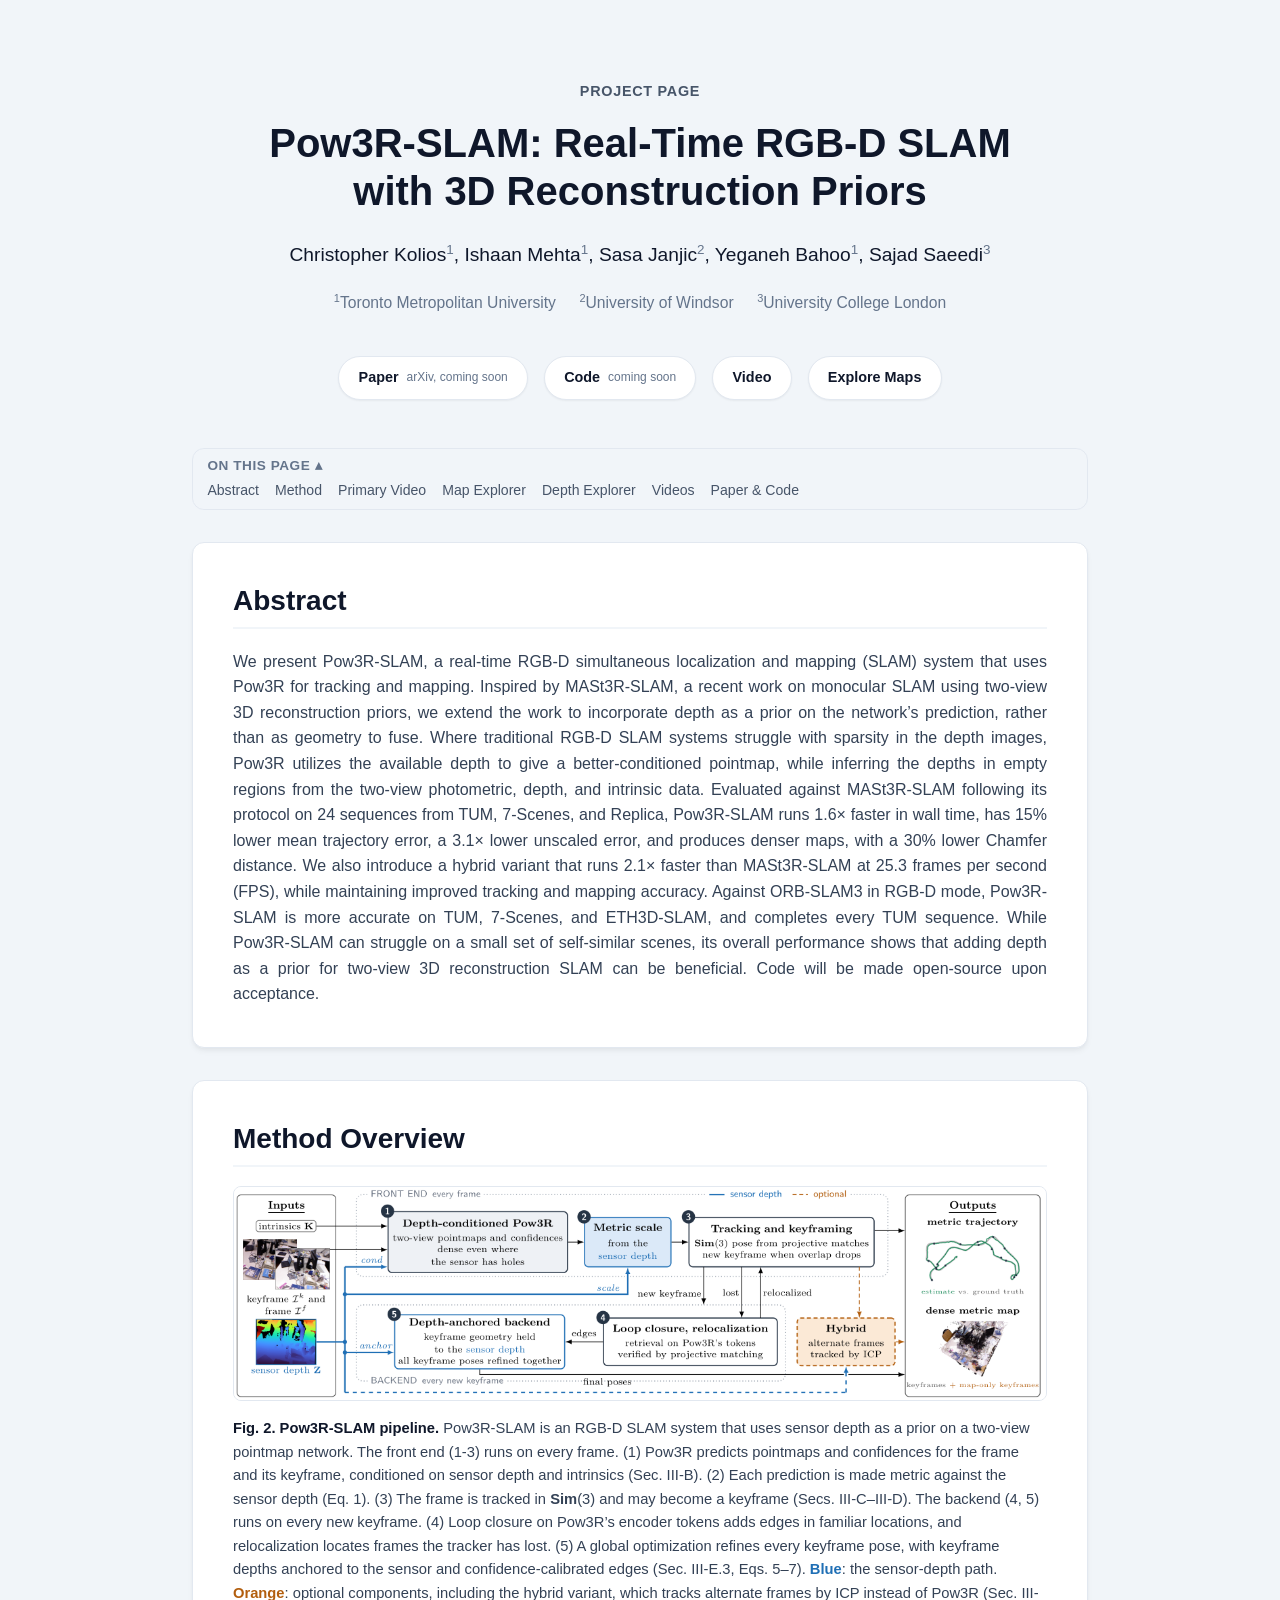
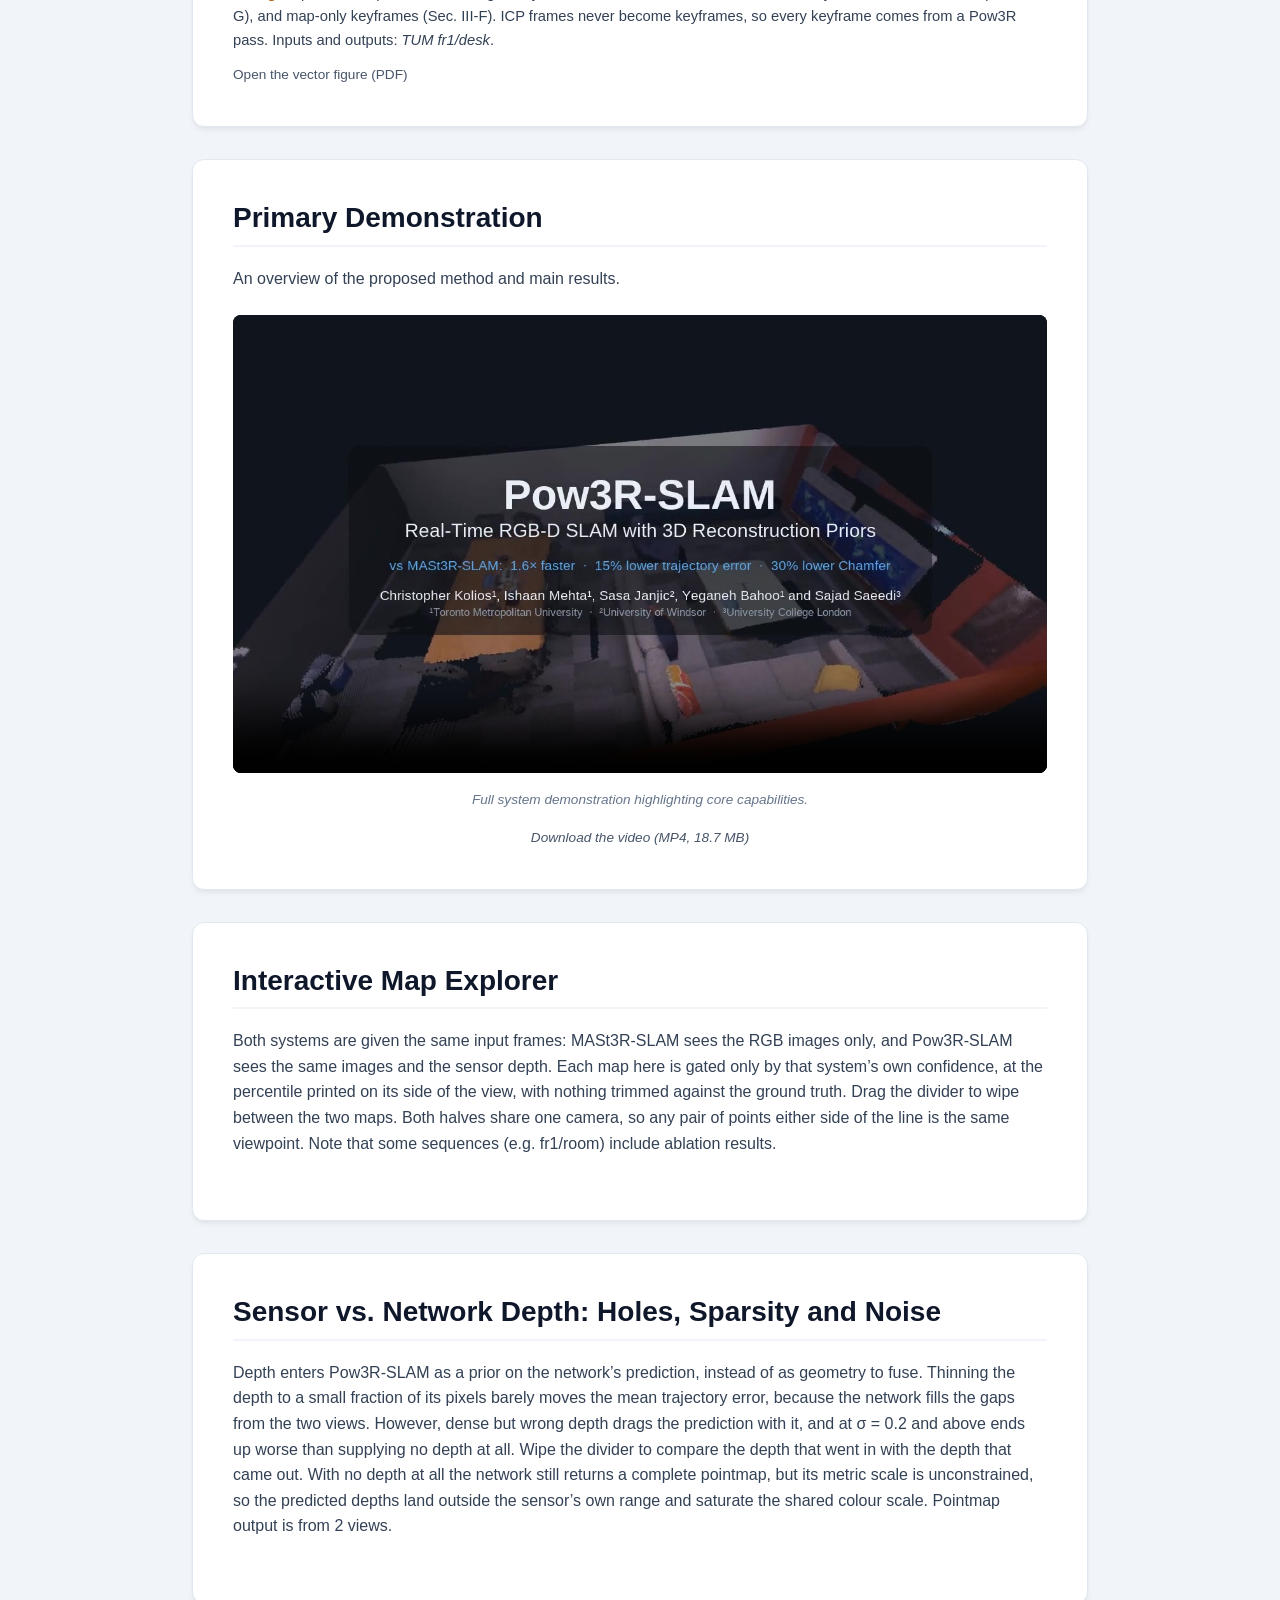
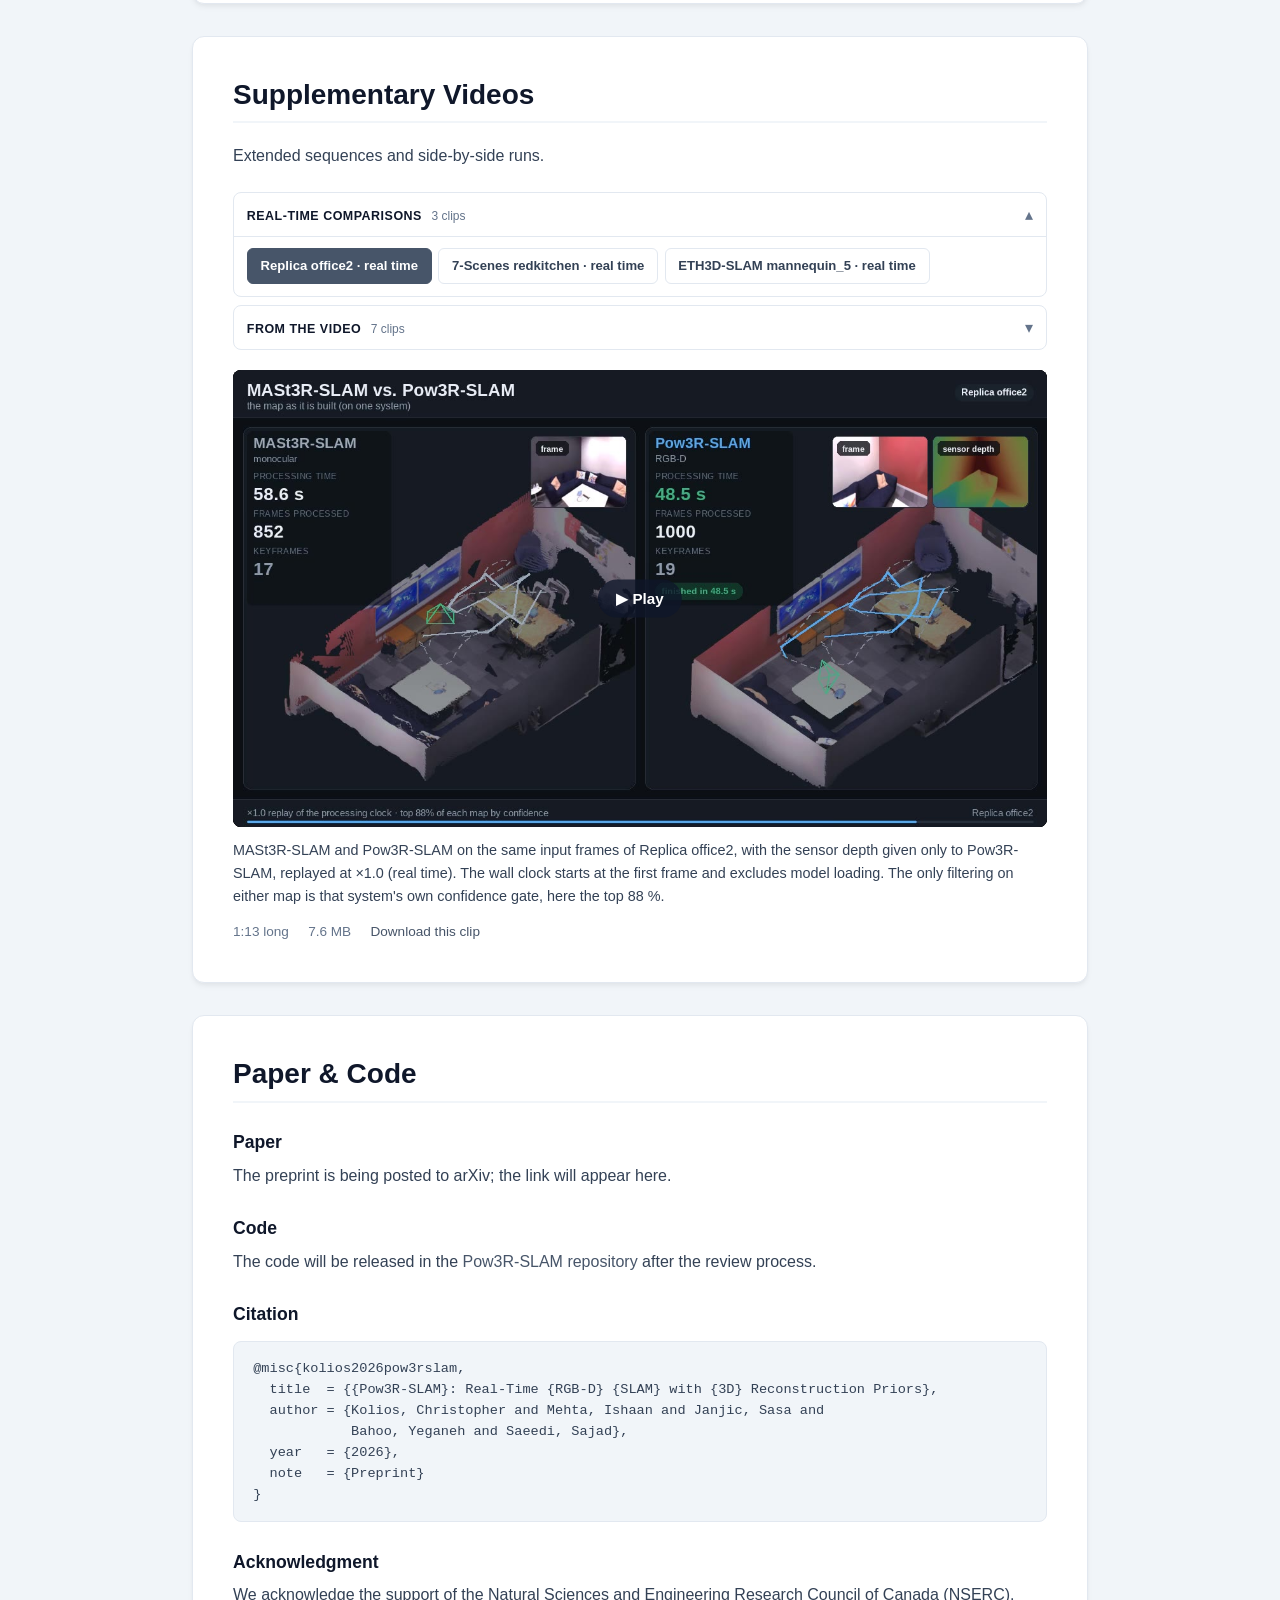
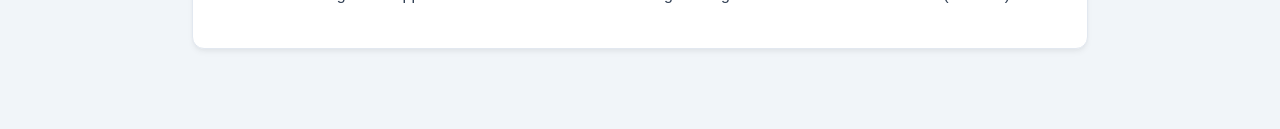
==== index.html @ ff843550 "Project page" ====
<!DOCTYPE html>
<html lang="en">
<head>
  <meta charset="utf-8">
  <meta name="viewport" content="width=device-width, initial-scale=1">
  <meta name="description" content="Pow3R-SLAM: a real-time RGB-D SLAM system that uses sensor depth as a prior on a two-view 3D reconstruction network, rather than as geometry to fuse.">
  <meta name="author" content="Christopher Kolios, Ishaan Mehta, Sasa Janjic, Yeganeh Bahoo, Sajad Saeedi">
  <link rel="canonical" href="https://chriskolios.github.io/Pow3R-SLAM/">
  <meta property="og:type" content="website">
  <meta property="og:title" content="Pow3R-SLAM: Real-Time RGB-D SLAM with 3D Reconstruction Priors">
  <meta property="og:description" content="Pow3R-SLAM: a real-time RGB-D SLAM system that uses sensor depth as a prior on a two-view 3D reconstruction network, rather than as geometry to fuse.">
  <meta property="og:url" content="https://chriskolios.github.io/Pow3R-SLAM/">
  <meta property="og:image" content="https://chriskolios.github.io/Pow3R-SLAM/primary-poster.jpg">
  <meta name="twitter:card" content="summary_large_image">
  <title>Pow3R-SLAM | Project Page</title>

  <style>
    /* ---------- Design tokens ---------- */
    :root {
      color-scheme: light;
      --primary: #475569;
      --primary-hover: #334155;
      --bg: #f1f5f9;
      --surface: #ffffff;
      --text: #0f172a;
      --text-body: #334155;
      --text-muted: #64748b;
      --border: #e2e8f0;
      --fig-depth: #1f6fb5;   /* "Blue" in Fig. 2 (figdepth) */
      --fig-opt: #b25e0e;     /* "Orange" in Fig. 2 (figopt) */
      --radius: 12px;
    }

    *, *::before, *::after { box-sizing: border-box; }
    * { margin: 0; padding: 0; }

    html { scroll-behavior: smooth; }

    body {
      font-family: -apple-system, BlinkMacSystemFont, "Segoe UI", Roboto, Helvetica, Arial, sans-serif;
      background: var(--bg);
      color: var(--text);
      line-height: 1.6;
      -webkit-font-smoothing: antialiased;
    }

    a { color: var(--primary); text-decoration: none; font-weight: 500; }
    a:hover { color: var(--primary-hover); text-decoration: underline; }

    :focus-visible { outline: 2px solid var(--primary); outline-offset: 2px; }

    img { display: block; max-width: 100%; height: auto; }

    /* ---------- Main layout ---------- */
    .main-content {
      max-width: 960px;
      margin: 0 auto;
      padding: 3rem 2rem;
    }

    .card {
      background: var(--surface);
      border: 1px solid var(--border);
      border-radius: var(--radius);
      padding: 2.5rem;
      margin-bottom: 2rem;
      box-shadow: 0 4px 6px -1px rgba(0, 0, 0, 0.05), 0 2px 4px -1px rgba(0, 0, 0, 0.03);
      scroll-margin-top: 2rem;
    }

    h2 {
      font-size: 1.75rem;
      line-height: 1.3;
      margin-bottom: 1.2rem;
      padding-bottom: 0.5rem;
      border-bottom: 2px solid var(--bg);
    }

    p { color: var(--text-body); }
    p + p { margin-top: 1.2rem; }

    /* ---------- Hero ---------- */
    .hero {
      text-align: center;
      padding: 2rem 0 3rem;
      scroll-margin-top: 2rem;
    }

    .hero .tagline {
      color: var(--primary);
      font-weight: 600;
      font-size: 0.9rem;
      text-transform: uppercase;
      letter-spacing: 0.05em;
      margin-bottom: 1rem;
    }

    .nowrap { white-space: nowrap; }

    .hero h1 {
      font-size: 2.5rem;
      line-height: 1.2;
      text-wrap: balance;
      margin-bottom: 1.5rem;
    }

    .hero .authors {
      font-size: 1.2rem;
      color: var(--text);
      margin-bottom: 0.6rem;
      text-wrap: balance;
    }
    .hero .authors .author { white-space: nowrap; }
    .hero .authors sup, .hero .affiliations sup { font-size: 0.7em; color: var(--text-muted); }
    .hero .affiliations {
      font-size: 0.98rem;
      color: var(--text-muted);
      margin-bottom: 2.5rem;
      text-wrap: balance;
    }
    .hero .affiliations span { white-space: nowrap; display: inline-block; margin: 0 0.6rem; }
    .pill small { font-weight: 500; color: var(--text-muted); }

    /* ---------- Citation ---------- */
    .bibtex {
      margin-top: 0.8rem;
      padding: 1rem 1.2rem;
      overflow-x: auto;
      background: var(--bg);
      border: 1px solid var(--border);
      border-radius: 8px;
      font: 0.85rem/1.55 ui-monospace, SFMono-Regular, Menlo, Consolas, "Liberation Mono", monospace;
      color: var(--text-body);
      white-space: pre;
    }
    h3 { font-size: 1.1rem; margin: 1.6rem 0 0.4rem; color: var(--text); }

    .pill-container { display: flex; justify-content: center; flex-wrap: wrap; gap: 1rem; }
    .pill {
      display: inline-flex;
      align-items: center;
      gap: 0.5rem;
      padding: 0.6rem 1.2rem;
      background: var(--surface);
      border: 1px solid var(--border);
      border-radius: 99px;
      color: var(--text);
      font-weight: 600;
      font-size: 0.9rem;
      box-shadow: 0 1px 2px rgba(0, 0, 0, 0.05);
      transition: border-color 0.2s, color 0.2s;
    }
    .pill:hover { border-color: var(--primary); color: var(--primary); text-decoration: none; }

    /* ---------- Abstract ---------- */
    .abstract p { text-align: justify; hyphens: auto; }

    /* ---------- Pipeline figure ---------- */
    .figure-scroll {
      overflow-x: auto;
      border: 1px solid var(--border);
      border-radius: 8px;
      background: #fff;
    }
    .figure-scroll img { width: 100%; min-width: 720px; }

    figure figcaption {
      margin-top: 1rem;
      font-size: 0.92rem;
      color: var(--text-body);
    }
    figcaption .label { font-weight: 700; color: var(--text); }
    .c-depth { color: var(--fig-depth); font-weight: 700; }
    .c-opt { color: var(--fig-opt); font-weight: 700; }
    .figure-links { margin-top: 0.75rem; font-size: 0.85rem; color: var(--text-muted); }

    /* ---------- Videos ---------- */
    .intro { margin-bottom: 1.5rem; }

    .video-stage {
      aspect-ratio: 16 / 9;
      background: #000;
      border-radius: 8px;
      overflow: hidden;
    }
    .video-stage video { display: block; width: 100%; height: 100%; object-fit: contain; }

    .note {
      margin-top: 1rem;
      font-size: 0.85rem;
      font-style: italic;
      text-align: center;
      color: var(--text-muted);
    }

    /* ---------- Responsive ---------- */
    @media (max-width: 800px) {
      .main-content { padding: 1.5rem 1rem; }
      .hero h1 { font-size: 2rem; }
      .card { padding: 1.5rem; }
      .abstract p { text-align: left; }
    }

    @media (prefers-reduced-motion: reduce) {
      html { scroll-behavior: auto; }
      *, *::before, *::after { transition: none !important; }
    }
  </style>
  <!-- An empty icon, so the host is not asked for a favicon.ico that does not exist. -->
  <link rel="icon" href="data:,">

  <link rel="stylesheet" href="supplementary/css/supplementary.css">

  <!-- Classic scripts with relative paths, so the page also works from a
       sandboxed or file-based host. `defer` preserves this order. -->
  <script defer src="supplementary/vendor/three/three.min.js"></script>
  <script defer src="supplementary/vendor/three/OrbitControls.js"></script>
  <!-- Three.js "fat lines": screen-space-width, dashable lines. Classic
       builds from the r147 examples; each defines a THREE.* global, so the
       order below matters (a class extends the one above it). -->
  <script defer src="supplementary/vendor/three/lines/LineSegmentsGeometry.js"></script>
  <script defer src="supplementary/vendor/three/lines/LineGeometry.js"></script>
  <script defer src="supplementary/vendor/three/lines/LineMaterial.js"></script>
  <script defer src="supplementary/vendor/three/lines/LineSegments2.js"></script>
  <script defer src="supplementary/vendor/three/lines/Line2.js"></script>
  <script defer src="supplementary/js/ps-loader.js"></script>
  <script defer src="supplementary/maps/manifest.data.js"></script>
  <script defer src="supplementary/depth/manifest.data.js"></script>
  <script defer src="supplementary/videos/videos.data.js"></script>
  <script defer src="supplementary/js/map-viewer.js"></script>
  <script defer src="supplementary/js/depth-compare.js"></script>
  <script defer src="supplementary/js/video-gallery.js"></script>
</head>
<body>

  <main class="main-content">

    <header class="hero">
      <p class="tagline">Project Page</p>
      <h1>Pow3R-SLAM: Real-Time <span class="nowrap">RGB-D</span> SLAM with 3D Reconstruction Priors</h1>
      <p class="authors">
        <span class="author">Christopher Kolios<sup>1</sup>,</span>
        <span class="author">Ishaan Mehta<sup>1</sup>,</span>
        <span class="author">Sasa Janjic<sup>2</sup>,</span>
        <span class="author">Yeganeh Bahoo<sup>1</sup>,</span>
        <span class="author">Sajad Saeedi<sup>3</sup></span>
      </p>
      <p class="affiliations">
        <span><sup>1</sup>Toronto Metropolitan University</span>
        <span><sup>2</sup>University of Windsor</span>
        <span><sup>3</sup>University College London</span>
      </p>

      <div class="pill-container">
        <!-- ARXIV: once the preprint has an identifier, point this link at
             https://arxiv.org/abs/<id> and change the small text to "arXiv". -->
        <a class="pill" href="#availability">Paper <small>arXiv, coming soon</small></a>
        <a class="pill" href="https://github.com/ChrisKolios/Pow3R-SLAM">Code <small>coming soon</small></a>
        <a class="pill" href="#primary-video">Video</a>
        <a class="pill" href="#map-explorer">Explore Maps</a>
      </div>
    </header>

    <details class="page-nav" id="page-nav">
      <summary>On this page</summary>
      <ul>
        <li><a href="#abstract">Abstract</a></li>
        <li><a href="#method">Method</a></li>
        <li><a href="#primary-video">Primary Video</a></li>
        <li><a href="#map-explorer">Map Explorer</a></li>
        <li><a href="#depth-explorer">Depth Explorer</a></li>
        <li><a href="#supplementary-videos">Videos</a></li>
        <li><a href="#availability">Paper &amp; Code</a></li>
      </ul>
    </details>

    <section class="card abstract" id="abstract" aria-labelledby="abstract-title">
      <h2 id="abstract-title">Abstract</h2>
      <p>
        We present Pow3R-SLAM, a real-time RGB-D simultaneous localization and mapping (SLAM) system
        that uses Pow3R for tracking and mapping. Inspired by MASt3R-SLAM, a recent work on monocular
        SLAM using two-view 3D reconstruction priors, we extend the work to incorporate depth as a prior
        on the network’s prediction, rather than as geometry to fuse. Where traditional RGB-D SLAM
        systems struggle with sparsity in the depth images, Pow3R utilizes the available depth to give
        a better-conditioned pointmap, while inferring the depths in empty regions from the two-view
        photometric, depth, and intrinsic data. Evaluated against MASt3R-SLAM following its protocol on
        24 sequences from TUM, 7-Scenes, and Replica, Pow3R-SLAM runs 1.6× faster in wall time, has 15%
        lower mean trajectory error, a 3.1× lower unscaled error, and produces denser maps, with a 30%
        lower Chamfer distance. We also introduce a hybrid variant that runs 2.1× faster than
        MASt3R-SLAM at 25.3 frames per second (FPS), while maintaining improved tracking and mapping
        accuracy. Against ORB-SLAM3 in RGB-D mode, Pow3R-SLAM is more accurate on TUM, 7-Scenes, and
        ETH3D-SLAM, and completes every TUM sequence. While Pow3R-SLAM can struggle on a small set of
        self-similar scenes, its overall performance shows that adding depth as a prior for two-view 3D
        reconstruction SLAM can be beneficial. Code will be made open-source upon acceptance.
      </p>
    </section>

    <section class="card" id="method" aria-labelledby="method-title">
      <h2 id="method-title">Method Overview</h2>
      <figure>
        <div class="figure-scroll">
          <img src="Fig2_pipeline_website.png"
               srcset="Fig2_pipeline_website_1200.png 1200w, Fig2_pipeline_website.png 2400w"
               sizes="(max-width: 800px) 720px, 880px"
               width="2400" height="627"
               alt="Pow3R-SLAM pipeline diagram. Inputs (intrinsics, keyframe and frame images, sensor depth) feed a front end of depth-conditioned Pow3R, metric scaling and tracking, and a backend of loop closure and depth-anchored global optimization, producing a metric trajectory and a dense metric map. An optional hybrid branch tracks alternate frames by ICP.">
        </div>
        <figcaption>
          <span class="label">Fig. 2. Pow3R-SLAM pipeline.</span>
          Pow3R-SLAM is an RGB-D SLAM system that uses sensor depth as a prior on a two-view pointmap
          network. The front end (1-3) runs on every frame. (1) Pow3R predicts pointmaps and confidences
          for the frame and its keyframe, conditioned on sensor depth and intrinsics (Sec. III-B).
          (2) Each prediction is made metric against the sensor depth (Eq. 1). (3) The frame is tracked
          in <b>Sim</b>(3) and may become a keyframe (Secs. III-C–III-D). The backend (4, 5) runs on
          every new keyframe. (4) Loop closure on Pow3R’s encoder tokens adds edges in familiar
          locations, and relocalization locates frames the tracker has lost. (5) A global optimization
          refines every keyframe pose, with keyframe depths anchored to the sensor and
          confidence-calibrated edges (Sec. III-E.3, Eqs. 5–7).
          <span class="c-depth">Blue</span>: the sensor-depth path.
          <span class="c-opt">Orange</span>: optional components, including the hybrid variant, which
          tracks alternate frames by ICP instead of Pow3R (Sec. III-G), and map-only keyframes
          (Sec. III-F). ICP frames never become keyframes, so every keyframe comes from a Pow3R pass.
          Inputs and outputs: <i>TUM fr1/desk</i>.
        </figcaption>
        <p class="figure-links"><a href="Fig2_pipeline_website.pdf">Open the vector figure (PDF)</a></p>
      </figure>
    </section>

    <section class="card" id="primary-video" aria-labelledby="primary-video-title">
      <h2 id="primary-video-title">Primary Demonstration</h2>
      <p class="intro">An overview of the proposed method and main results.</p>

      <div class="video-stage">
        <video controls playsinline preload="metadata" src="primary-video.mp4" poster="primary-poster.jpg">
          Your browser does not support the video tag.
        </video>
      </div>
      <p class="note">Full system demonstration highlighting core capabilities.</p>
      <p class="note"><a href="primary-video.mp4" download>Download the video (MP4, 18.7 MB)</a></p>
    </section>

    <section class="card" id="map-explorer" aria-labelledby="map-explorer-title">
      <h2 id="map-explorer-title">Interactive Map Explorer</h2>
      <p class="intro">
        Both systems are given the same input frames: MASt3R-SLAM sees the RGB images only, and
        Pow3R-SLAM sees the same images and the sensor depth. Each map here is gated only by that
        system&rsquo;s own confidence, at the percentile printed on its side of the view, with
        nothing trimmed against the ground truth. Drag the divider to wipe between the two maps.
        Both halves share one camera, so any pair of points either side of the line is the same
        viewpoint. Note that some sequences (e.g. fr1/room) include ablation results.
      </p>
      <div id="ps-map"></div>
      <noscript><p class="note">The interactive 3D map explorer needs JavaScript; the maps it
        draws are the data files under <code>supplementary/maps/</code>.</p></noscript>
    </section>

    <section class="card" id="depth-explorer" aria-labelledby="depth-explorer-title">
      <h2 id="depth-explorer-title">Sensor vs. Network Depth: Holes, Sparsity and Noise</h2>
      <p class="intro">
        Depth enters Pow3R-SLAM as a prior on the network&rsquo;s prediction, instead of as geometry to
        fuse. Thinning the depth to a small fraction
        of its pixels barely moves the mean trajectory error, because the network fills the gaps
        from the two views. However, dense but wrong depth drags the prediction with it, and at
        &sigma; = 0.2 and above ends up worse than supplying no depth at all. Wipe the divider to compare the depth that
        went in with the depth that came out. With no depth at all the network still returns a
        complete pointmap, but its metric scale is unconstrained, so the predicted depths land
        outside the sensor&rsquo;s own range and saturate the shared colour scale. Pointmap output is from 2 views.
      </p>
      <div id="ps-depth"></div>
      <noscript><p class="note">The depth comparison needs JavaScript; the images it uses are the
        PNG files under <code>supplementary/depth/</code>.</p></noscript>
    </section>

    <section class="card" id="supplementary-videos" aria-labelledby="supplementary-videos-title">
      <h2 id="supplementary-videos-title">Supplementary Videos</h2>
      <p class="intro">
        Extended sequences and side-by-side runs.
      </p>
      <div id="ps-videos"></div>
      <noscript><p class="note">The video gallery needs JavaScript; the clips are the MP4 files
        under <code>supplementary/videos/</code>.</p></noscript>
    </section>



    <section class="card" id="availability" aria-labelledby="availability-title">
      <h2 id="availability-title">Paper &amp; Code</h2>
      <h3>Paper</h3>
      <!-- ARXIV: replace this paragraph's text with a link to https://arxiv.org/abs/<id>. -->
      <p>The preprint is being posted to arXiv; the link will appear here.</p>

      <h3>Code</h3>
      <p>
        The code will be released in the
        <a href="https://github.com/ChrisKolios/Pow3R-SLAM">Pow3R-SLAM repository</a> after the review process.
      </p>

      <h3>Citation</h3>
      <!-- ARXIV: once the identifier is known, add
           eprint = {<id>}, archivePrefix = {arXiv} and replace the note. -->
      <pre class="bibtex">@misc{kolios2026pow3rslam,
  title  = {{Pow3R-SLAM}: Real-Time {RGB-D} {SLAM} with {3D} Reconstruction Priors},
  author = {Kolios, Christopher and Mehta, Ishaan and Janjic, Sasa and
            Bahoo, Yeganeh and Saeedi, Sajad},
  year   = {2026},
  note   = {Preprint}
}</pre>

      <h3>Acknowledgment</h3>
      <p>
        We acknowledge the support of the Natural Sciences and Engineering Research Council of
        Canada (NSERC).
      </p>
    </section>

  </main>

  <script>
    // The "On this page" list is a <details>: collapsed on a phone, open on a
    // wide screen. Classic script, no storage (the host's sandbox forbids it).
    (function () {
      var nav = document.getElementById('page-nav');
      if (!nav) { return; }
      try {
        if (window.matchMedia('(min-width: 801px)').matches) { nav.open = true; }
      } catch (e) { nav.open = true; }
      nav.addEventListener('click', function (e) {
        var a = e.target.closest ? e.target.closest('a') : null;
        if (a && nav.open && window.innerWidth <= 800) { nav.open = false; }
      });
    })();
  </script>

</body>
</html>
---- supplementary/css/supplementary.css ----
/* supplementary.css — styles for the interactive sections of the project page.
 * Extends the design tokens declared in index.html (slate palette, cards,
 * system font, light scheme). It never redefines them.
 * Served as a classic stylesheet with a relative href; no @import, no webfonts.
 */

:root {
  --arm-pow3r: var(--fig-depth);
  --arm-mast3r: var(--fig-opt);
  --arm-gt: #ffe27a;   /* ground truth: warm light yellow, see map-viewer.js */
  --arm-c: #3f7d58;     /* muted green  */
  --arm-d: #7c5aa6;     /* muted purple */
  --arm-e: #9a3b4b;     /* muted red    */
  --arm-f: #7a7f46;     /* muted olive  */
  --ps-stage-bg: #0b1220;
}

/* ---------- On this page (sticky nav) ---------- */

.page-nav {
  position: sticky;
  top: 0;
  z-index: 20;
  margin: 0 0 2rem;
  background: rgba(241, 245, 249, 0.92);
  backdrop-filter: saturate(140%) blur(6px);
  border: 1px solid var(--border);
  border-radius: var(--radius);
  padding: 0.5rem 0.9rem;
}
.page-nav summary {
  cursor: pointer;
  font-weight: 600;
  font-size: 0.85rem;
  letter-spacing: 0.04em;
  text-transform: uppercase;
  color: var(--text-muted);
  list-style: none;
  padding: 0.25rem 0;
}
.page-nav summary::-webkit-details-marker { display: none; }
.page-nav summary::after { content: " ▾"; }
.page-nav[open] summary::after { content: " ▴"; }
.page-nav ul {
  display: flex;
  flex-wrap: wrap;
  gap: 0.3rem 1.1rem;
  list-style: none;
  padding: 0.4rem 0 0.2rem;
}
.page-nav a { font-size: 0.88rem; font-weight: 500; }

/* On a wide screen the list sits on the same row as its label, so the sticky
   bar stays one line tall. */
@media (min-width: 801px) {
  .page-nav { display: flex; align-items: center; gap: 0.2rem 1rem; padding: 0.4rem 0.9rem; }
  .page-nav summary { flex: 0 0 auto; padding: 0; }
  .page-nav ul { flex: 1 1 auto; padding: 0; gap: 0.2rem 1rem; }
}

/* The sticky "On this page" bar must not cover the heading an anchor jumps to.
   index.html sets scroll-margin-top on .card; this raises it to clear the bar. */
.card, .hero { scroll-margin-top: 5.5rem; }
@media (max-width: 800px) { .card, .hero { scroll-margin-top: 4rem; } }

/* ---------- shared controls ---------- */

.ps-toolbar {
  display: flex;
  flex-wrap: wrap;
  align-items: flex-end;
  gap: 0.75rem 1.1rem;
  padding: 0.85rem 1rem;
  background: var(--bg);
  border: 1px solid var(--border);
  border-radius: 8px;
  margin-bottom: 1rem;
}
.ps-field { display: flex; flex-direction: column; gap: 0.25rem; min-width: 0; }
.ps-field > span,
.ps-field > label {
  font-size: 0.74rem;
  font-weight: 700;
  letter-spacing: 0.04em;
  text-transform: uppercase;
  color: var(--text-muted);
}
.ps-field select,
.ps-field input[type="range"] { max-width: 100%; }

.ps-toolbar select {
  font: inherit;
  font-size: 0.9rem;
  color: var(--text);
  background: var(--surface);
  border: 1px solid var(--border);
  border-radius: 6px;
  padding: 0.4rem 0.5rem;
  max-width: 15rem;
}

.ps-btn {
  font: inherit;
  font-size: 0.85rem;
  font-weight: 600;
  color: var(--text-body);
  background: var(--surface);
  border: 1px solid var(--border);
  border-radius: 6px;
  padding: 0.42rem 0.8rem;
  cursor: pointer;
  transition: border-color 0.15s, color 0.15s, background 0.15s;
}
.ps-btn:hover { border-color: var(--primary); color: var(--primary); }
.ps-btn[aria-pressed="true"],
.ps-btn.is-active {
  background: var(--primary);
  border-color: var(--primary);
  color: #fff;
}
.ps-btn[disabled] { opacity: 0.5; cursor: default; }

.ps-segmented { display: inline-flex; gap: 0; }
.ps-segmented .ps-btn { border-radius: 0; margin-left: -1px; }
.ps-segmented .ps-btn:first-child { border-radius: 6px 0 0 6px; margin-left: 0; }
.ps-segmented .ps-btn:last-child { border-radius: 0 6px 6px 0; }

.ps-checks { display: flex; flex-wrap: wrap; gap: 0.35rem 0.9rem; }
.ps-check {
  display: inline-flex;
  align-items: center;
  gap: 0.35rem;
  font-size: 0.85rem;
  color: var(--text-body);
  cursor: pointer;
  white-space: nowrap;
}
.ps-check input { accent-color: var(--primary); }

.ps-btnrow { display: flex; flex-wrap: wrap; gap: 0.4rem; }

/* ---------- split stage + divider (shared by map and depth) ---------- */

.ps-stage {
  position: relative;
  width: 100%;
  aspect-ratio: 16 / 10;
  background: var(--ps-stage-bg);
  border: 1px solid var(--border);
  border-radius: 8px;
  overflow: hidden;
  touch-action: none;
  contain: paint;
}
.ps-stage canvas { display: block; width: 100%; height: 100%; }

.ps-divider {
  position: absolute;
  top: 0;
  bottom: 0;
  width: 2px;
  margin-left: -1px;
  background: rgba(255, 255, 255, 0.9);
  box-shadow: 0 0 0 1px rgba(15, 23, 42, 0.45);
  cursor: col-resize;
  touch-action: none;
  z-index: 3;
}
.ps-divider::after {
  content: "";
  position: absolute;
  top: 50%;
  left: 50%;
  width: 2.1rem;
  height: 2.1rem;
  transform: translate(-50%, -50%);
  border-radius: 50%;
  background: rgba(255, 255, 255, 0.92);
  box-shadow: 0 1px 4px rgba(15, 23, 42, 0.45);
}
.ps-divider::before {
  content: "";
  position: absolute;
  top: 50%;
  left: 50%;
  width: 0.85rem;
  height: 0.85rem;
  transform: translate(-50%, -50%);
  z-index: 1;
  background:
    linear-gradient(to right, transparent 0 2px, var(--primary) 2px 3px, transparent 3px 5px,
                    transparent 5px 9px, var(--primary) 9px 10px, transparent 10px);
}
.ps-divider:focus-visible { outline: 3px solid var(--primary); outline-offset: 1px; }

/* ---------- map explorer ---------- */

.ps-map-stagewrap { position: relative; }

.ps-map-panes {
  position: absolute;
  inset: auto 0 0 0;
  display: flex;
  justify-content: space-between;
  gap: 0.5rem;
  padding: 0.5rem 0.6rem;
  pointer-events: none;
  z-index: 2;
}
.ps-pane-label {
  max-width: 48%;
  padding: 0.35rem 0.55rem;
  border-radius: 6px;
  background: rgba(15, 23, 42, 0.62);
  color: #f8fafc;
  font-size: 0.76rem;
  line-height: 1.35;
}
.ps-pane-label .ps-arm {
  display: block;
  font-weight: 700;
  font-size: 0.86rem;
}
.ps-pane-label .ps-gate { display: block; color: #cbd5e1; }
.ps-pane-label .ps-metrics { display: block; color: #e2e8f0; font-variant-numeric: tabular-nums; }
.ps-pane-label.ps-arm-pow3r .ps-arm { color: #8ec5f0; }
.ps-pane-label.ps-arm-mast3r .ps-arm { color: #f0b877; }

.ps-overlay {
  position: absolute;
  inset: 0;
  z-index: 4;
  display: flex;
  flex-direction: column;
  align-items: center;
  justify-content: center;
  gap: 0.6rem;
  padding: 1rem;
  text-align: center;
  background: rgba(11, 18, 32, 0.86);
  color: #e2e8f0;
  font-size: 0.9rem;
}
.ps-overlay[hidden] { display: none; }
.ps-overlay .ps-bar {
  width: min(16rem, 70%);
  height: 4px;
  border-radius: 2px;
  background: rgba(226, 232, 240, 0.25);
  overflow: hidden;
}
.ps-overlay .ps-bar i {
  display: block;
  height: 100%;
  width: 0;
  background: var(--fig-depth);
  transition: width 0.12s linear;
}
.ps-overlay .ps-btn { background: transparent; color: #e2e8f0; border-color: #64748b; }
.ps-overlay .ps-btn:hover { background: #e2e8f0; color: var(--text); }

.ps-legend {
  display: flex;
  flex-wrap: wrap;
  gap: 0.3rem 1rem;
  margin-top: 0.7rem;
  font-size: 0.8rem;
  color: var(--text-muted);
}
.ps-legend span { display: inline-flex; align-items: center; gap: 0.35rem; }
.ps-legend i {
  width: 1.4rem;
  height: 0;
  border-top-width: 3px;
  border-top-style: solid;
  border-radius: 2px;
}
/* The ground-truth line is bright, so its swatch carries the stage colour
   behind it, exactly as the line is drawn: light dashes on the dark stage. */
.ps-legend i.ps-gt {
  width: 1.7rem;
  height: 0.75rem;
  border: 0;
  border-radius: 3px;
  background-color: var(--ps-stage-bg);
  background-image: repeating-linear-gradient(
    90deg, var(--arm-gt) 0 0.3rem, rgba(0, 0, 0, 0) 0.3rem 0.45rem);
  background-size: 100% 3px;
  background-position: center;
  background-repeat: no-repeat;
}

.ps-hint { margin-top: 0.7rem; font-size: 0.82rem; color: var(--text-muted); }
.ps-arm-notes {
  margin: 0 0 1rem;
  padding: 0.55rem 0.8rem;
  border-left: 3px solid var(--border);
  background: var(--bg);
  border-radius: 0 6px 6px 0;
}
.ps-arm-notes .ps-hint { margin-top: 0; }
.ps-arm-notes .ps-hint + .ps-hint { margin-top: 0.35rem; }
.ps-arm-notes b { color: var(--text-body); }
.ps-toolbar select option:disabled { color: var(--text-muted); }
.ps-hint.ps-error { color: #9a3b4b; }

/* ---------- depth explorer ---------- */

.ps-depth-groups { display: flex; flex-wrap: wrap; gap: 0.75rem 1.4rem; }
.ps-depth-group { display: flex; flex-direction: column; gap: 0.3rem; }
.ps-depth-group > span {
  font-size: 0.72rem;
  font-weight: 700;
  letter-spacing: 0.04em;
  text-transform: uppercase;
  color: var(--text-muted);
}
.ps-depth-group .ps-btnrow .ps-btn { font-size: 0.8rem; padding: 0.35rem 0.65rem; }

.ps-depth-layout {
  display: grid;
  grid-template-columns: minmax(0, 1fr) 13rem;
  gap: 1rem;
  align-items: start;
}
.ps-depth-stage {
  position: relative;
  width: 100%;
  background: #000;
  border: 1px solid var(--border);
  border-radius: 8px;
  overflow: hidden;
  touch-action: none;
}
.ps-depth-stage img {
  position: absolute;
  inset: 0;
  width: 100%;
  height: 100%;
  object-fit: contain;
  user-select: none;
  -webkit-user-drag: none;
}
.ps-depth-stage img.ps-sensor { z-index: 2; }
.ps-side { display: flex; flex-direction: column; gap: 0.6rem; }
.ps-side figure { margin: 0; }
.ps-side figcaption { font-size: 0.75rem; color: var(--text-muted); margin-top: 0.25rem; }
.ps-side img.ps-rgb { width: 100%; border-radius: 6px; border: 1px solid var(--border); }

.ps-colorbar {
  height: 0.75rem;
  border-radius: 4px;
  border: 1px solid var(--border);
  background: linear-gradient(to right,
    #30123b 0%, #4145ab 12%, #4675ed 22%, #39a2fc 31%, #1bcfd4 41%,
    #24eca6 51%, #61fc6c 60%, #a4fc3b 68%, #d1e834 75%, #f3c53a 82%,
    #fe9b2d 88%, #f36315 93%, #d93806 97%, #7a0403 100%);
}
.ps-colorbar-labels {
  display: flex;
  justify-content: space-between;
  font-size: 0.72rem;
  color: var(--text-muted);
  font-variant-numeric: tabular-nums;
  margin-top: 0.15rem;
}
.ps-swatch-invalid {
  display: inline-flex;
  align-items: center;
  gap: 0.35rem;
  font-size: 0.72rem;
  color: var(--text-muted);
}
.ps-swatch-invalid i {
  width: 0.7rem;
  height: 0.7rem;
  border-radius: 2px;
  background: #000;
  border: 1px solid var(--border);
}

.ps-readout {
  display: flex;
  flex-wrap: wrap;
  gap: 0.4rem 1.6rem;
  margin-top: 0.8rem;
  font-size: 0.85rem;
  color: var(--text-body);
}
.ps-readout b { color: var(--text); font-variant-numeric: tabular-nums; }
.ps-readout .ps-readout-note { color: var(--text-muted); font-size: 0.8rem; }

.ps-pane-tags {
  position: absolute;
  inset: 0 0 auto 0;
  display: flex;
  justify-content: space-between;
  padding: 0.4rem 0.55rem;
  pointer-events: none;
  z-index: 3;
  font-size: 0.76rem;
  color: #f8fafc;
}
.ps-pane-tags span {
  background: rgba(15, 23, 42, 0.62);
  border-radius: 5px;
  padding: 0.2rem 0.45rem;
}

/* ---------- video gallery ---------- */

.ps-video-tabs { display: flex; flex-direction: column; gap: 0.5rem; margin-bottom: 1.2rem; }

/* One collapsible header per group of clips, styled like the page's other
   <details> (the "On this page" bar): a quiet uppercase label and a chevron. */
.ps-video-set {
  border: 1px solid var(--border);
  border-radius: 8px;
  background: var(--surface);
}
.ps-video-set > summary {
  display: flex;
  align-items: baseline;
  gap: 0.6rem;
  cursor: pointer;
  list-style: none;
  padding: 0.55rem 0.8rem;
  border-radius: 8px;
}
.ps-video-set > summary::-webkit-details-marker { display: none; }
.ps-video-set > summary::after { content: "▾"; margin-left: auto; color: var(--text-muted); }
.ps-video-set[open] > summary::after { content: "▴"; }
.ps-video-set[open] > summary { border-bottom: 1px solid var(--border); border-radius: 8px 8px 0 0; }
.ps-video-set > summary:hover .ps-video-setname { color: var(--primary); }
.ps-video-setname {
  font-size: 0.78rem;
  font-weight: 700;
  letter-spacing: 0.04em;
  text-transform: uppercase;
  color: var(--text);
}
.ps-video-setcount { font-size: 0.75rem; color: var(--text-muted); }
.ps-video-set .ps-btnrow { padding: 0.65rem 0.8rem 0.75rem; }
.ps-video-set .ps-btn { font-size: 0.82rem; }

.ps-video-stage {
  position: relative;
  aspect-ratio: 16 / 9;
  background: #000;
  border-radius: 8px;
  overflow: hidden;
}
.ps-video-stage video { display: block; width: 100%; height: 100%; object-fit: contain; }
.ps-video-poster {
  position: absolute;
  inset: 0;
  z-index: 2;
  display: block;
  width: 100%;
  height: 100%;
  border: 0;
  padding: 0;
  background: #000;
  cursor: pointer;
}
.ps-video-poster[hidden] { display: none; }
.ps-video-poster img { width: 100%; height: 100%; object-fit: contain; }
.ps-video-poster .ps-play {
  position: absolute;
  top: 50%;
  left: 50%;
  transform: translate(-50%, -50%);
  display: inline-flex;
  align-items: center;
  gap: 0.5rem;
  padding: 0.65rem 1.15rem;
  border-radius: 99px;
  background: rgba(15, 23, 42, 0.78);
  color: #fff;
  font-weight: 600;
  font-size: 0.95rem;
}
.ps-video-meta {
  display: flex;
  flex-wrap: wrap;
  gap: 0.3rem 1.2rem;
  margin-top: 0.8rem;
  font-size: 0.85rem;
  color: var(--text-muted);
  font-variant-numeric: tabular-nums;
}
.ps-video-caption { margin-top: 0.7rem; font-size: 0.9rem; color: var(--text-body); }

/* ---------- misc ---------- */

.ps-arm-notes[hidden] { display: none; }

.ps-empty {
  padding: 1rem;
  border: 1px dashed var(--border);
  border-radius: 8px;
  color: var(--text-muted);
  font-size: 0.88rem;
}
.ps-sr {
  position: absolute;
  width: 1px; height: 1px;
  margin: -1px; padding: 0;
  overflow: hidden;
  clip: rect(0 0 0 0);
  white-space: nowrap;
  border: 0;
}

/* ---------- responsive ---------- */

@media (max-width: 800px) {
  .ps-stage { aspect-ratio: 4 / 3; }
  .ps-toolbar { gap: 0.6rem 0.9rem; padding: 0.7rem; }
  .ps-toolbar select { max-width: 100%; width: 100%; }
  .ps-field { flex: 1 1 10rem; }
  .ps-depth-layout { grid-template-columns: minmax(0, 1fr); }
  .ps-side { flex-direction: row; flex-wrap: wrap; align-items: flex-end; }
  .ps-side figure { flex: 0 0 8rem; }
  .ps-side .ps-colorbar-wrap { flex: 1 1 10rem; }
  .ps-video-set > summary { padding: 0.5rem 0.65rem; }
  .ps-video-set .ps-btnrow { padding: 0.55rem 0.65rem 0.65rem; }
  .ps-video-set .ps-btn { font-size: 0.8rem; }
  .page-nav ul { flex-direction: column; gap: 0.15rem; }
  /* On a phone the two labels would cover most of a 4:3 stage, so they move
     out from over the canvas and sit under it as two columns. */
  .ps-map-panes { position: static; padding: 0.5rem 0; gap: 0.4rem; }
  .ps-pane-label {
    flex: 1 1 0;
    max-width: none;
    background: var(--bg);
    color: var(--text-body);
    font-size: 0.72rem;
  }
  .ps-pane-label .ps-gate { color: var(--text-muted); }
  .ps-pane-label .ps-metrics { color: var(--text-body); }
  .ps-pane-label.ps-arm-pow3r .ps-arm { color: var(--fig-depth); }
  .ps-pane-label.ps-arm-mast3r .ps-arm { color: var(--fig-opt); }
}

@media (prefers-reduced-motion: reduce) {
  .ps-overlay .ps-bar i { transition: none; }
  .ps-btn { transition: none; }
}
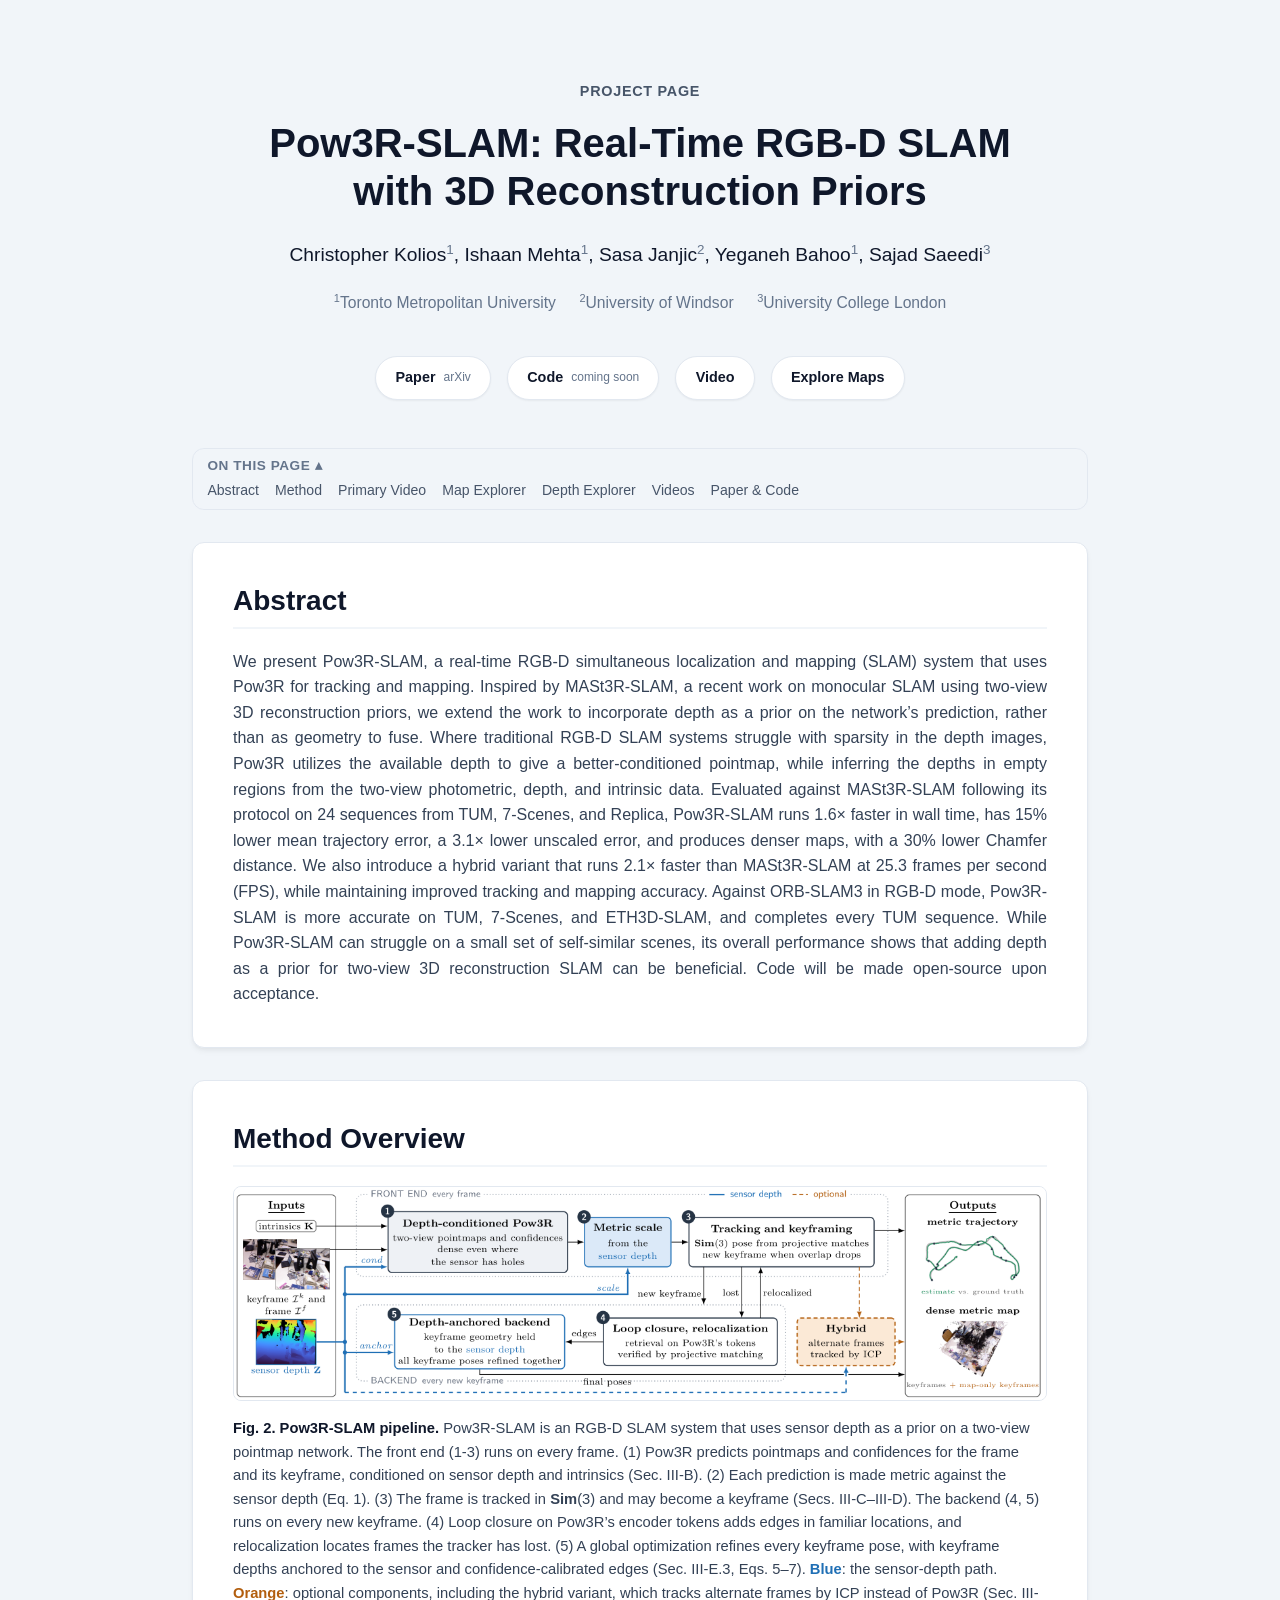
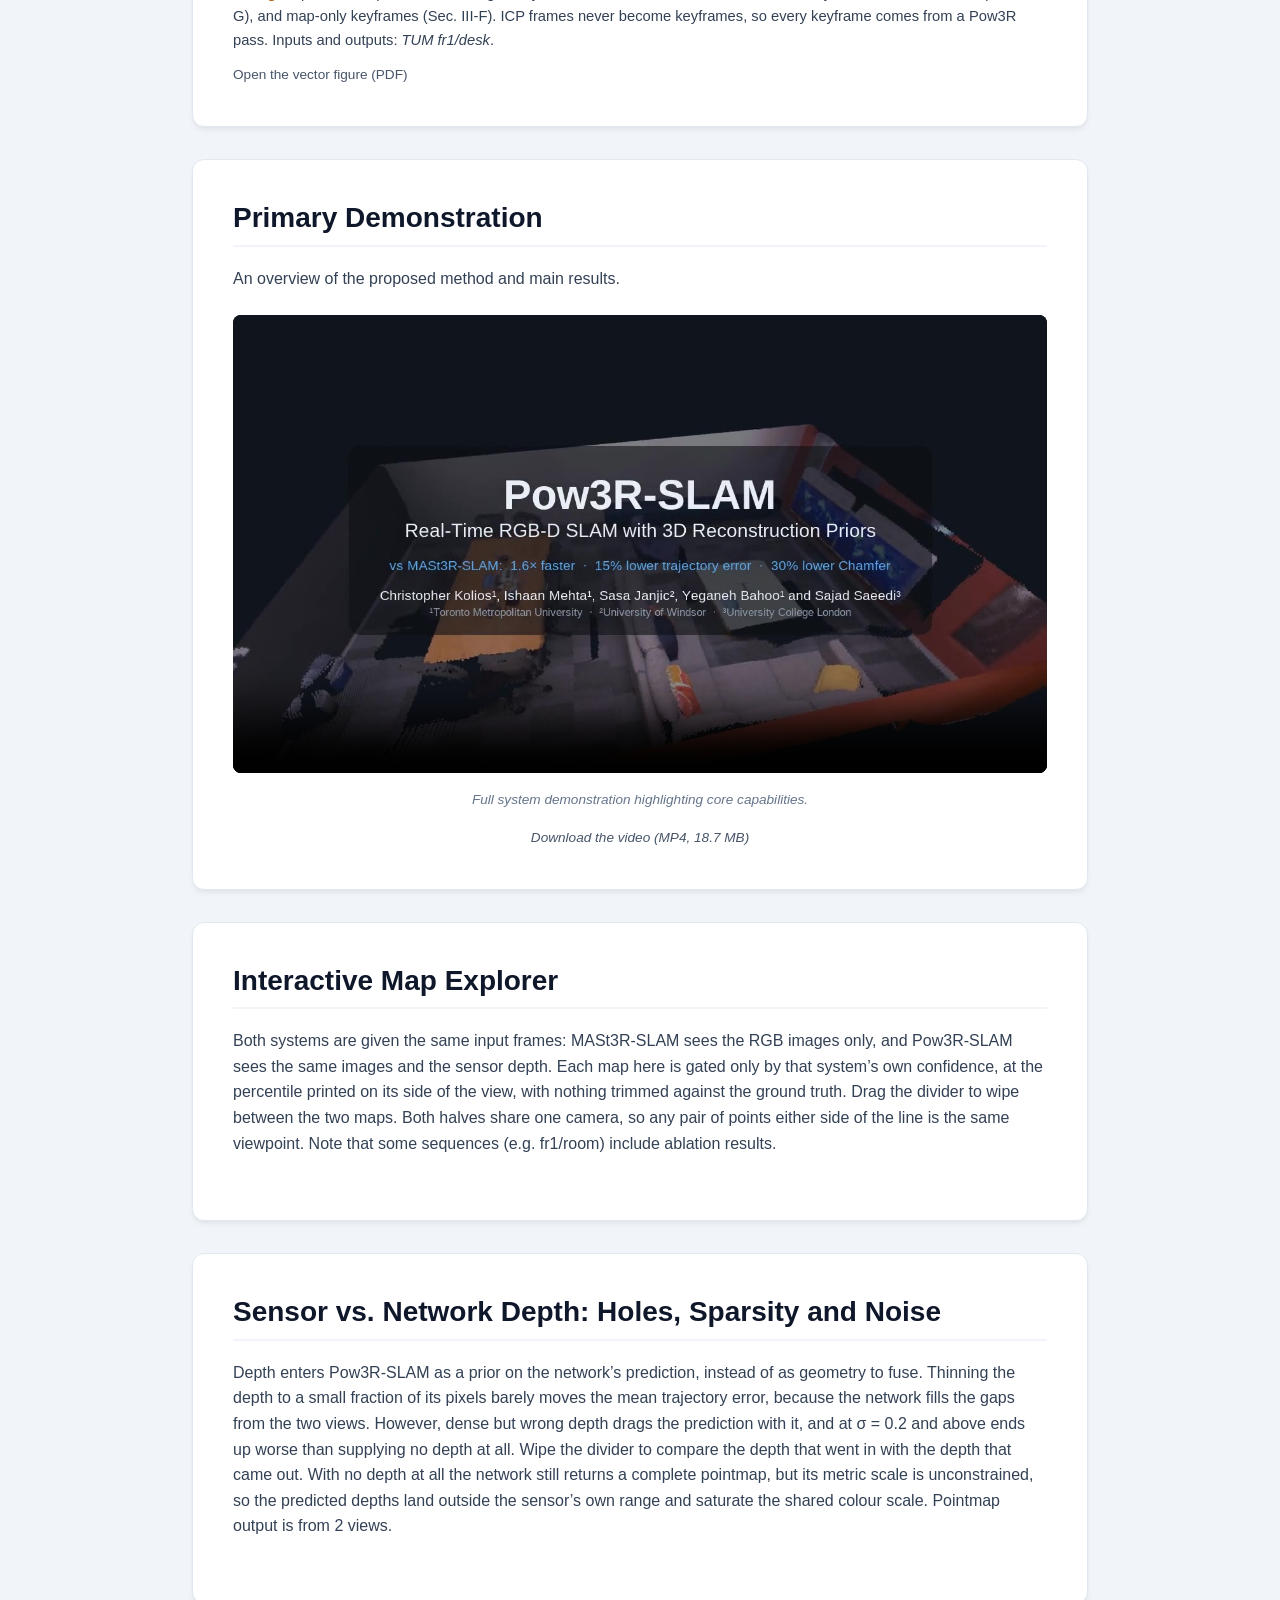
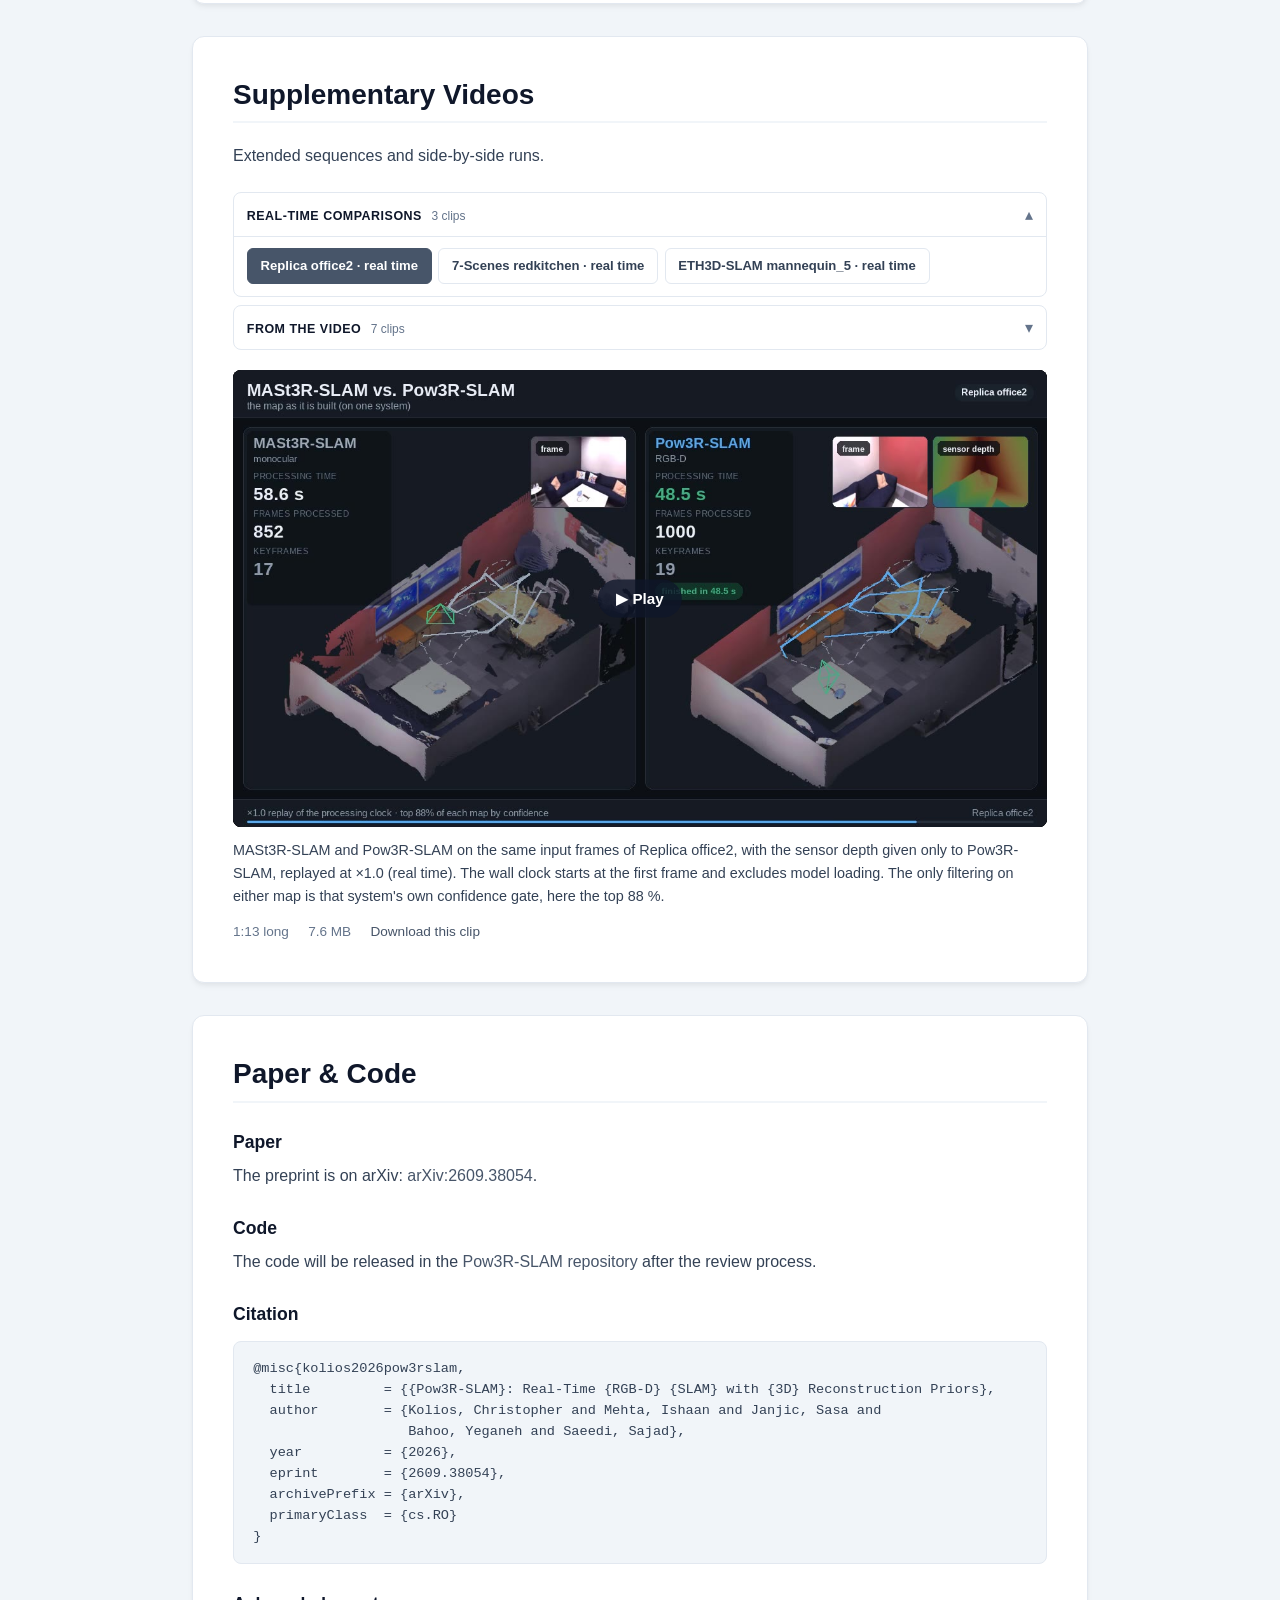
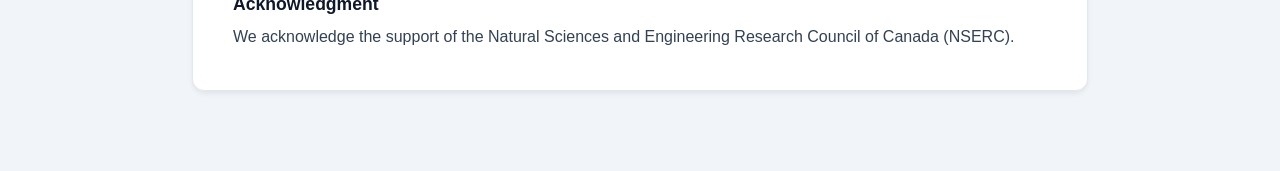
==== commit 213c136d: "Adding arxiv" ====
--- a/index.html
+++ b/index.html
@@ -252,9 +252,7 @@
       </p>
 
       <div class="pill-container">
-        <!-- ARXIV: once the preprint has an identifier, point this link at
-             https://arxiv.org/abs/<id> and change the small text to "arXiv". -->
-        <a class="pill" href="#availability">Paper <small>arXiv, coming soon</small></a>
+        <a class="pill" href="https://arxiv.org/abs/2609.38054">Paper <small>arXiv</small></a>
         <a class="pill" href="https://github.com/ChrisKolios/Pow3R-SLAM">Code <small>coming soon</small></a>
         <a class="pill" href="#primary-video">Video</a>
         <a class="pill" href="#map-explorer">Explore Maps</a>
@@ -386,8 +384,7 @@
     <section class="card" id="availability" aria-labelledby="availability-title">
       <h2 id="availability-title">Paper &amp; Code</h2>
       <h3>Paper</h3>
-      <!-- ARXIV: replace this paragraph's text with a link to https://arxiv.org/abs/<id>. -->
-      <p>The preprint is being posted to arXiv; the link will appear here.</p>
+      <p>The preprint is on arXiv: <a href="https://arxiv.org/abs/2609.38054">arXiv:2609.38054</a>.</p>
 
       <h3>Code</h3>
       <p>
@@ -396,14 +393,14 @@
       </p>
 
       <h3>Citation</h3>
-      <!-- ARXIV: once the identifier is known, add
-           eprint = {<id>}, archivePrefix = {arXiv} and replace the note. -->
       <pre class="bibtex">@misc{kolios2026pow3rslam,
-  title  = {{Pow3R-SLAM}: Real-Time {RGB-D} {SLAM} with {3D} Reconstruction Priors},
-  author = {Kolios, Christopher and Mehta, Ishaan and Janjic, Sasa and
-            Bahoo, Yeganeh and Saeedi, Sajad},
-  year   = {2026},
-  note   = {Preprint}
+  title         = {{Pow3R-SLAM}: Real-Time {RGB-D} {SLAM} with {3D} Reconstruction Priors},
+  author        = {Kolios, Christopher and Mehta, Ishaan and Janjic, Sasa and
+                   Bahoo, Yeganeh and Saeedi, Sajad},
+  year          = {2026},
+  eprint        = {2609.38054},
+  archivePrefix = {arXiv},
+  primaryClass  = {cs.RO}
 }</pre>
 
       <h3>Acknowledgment</h3>
